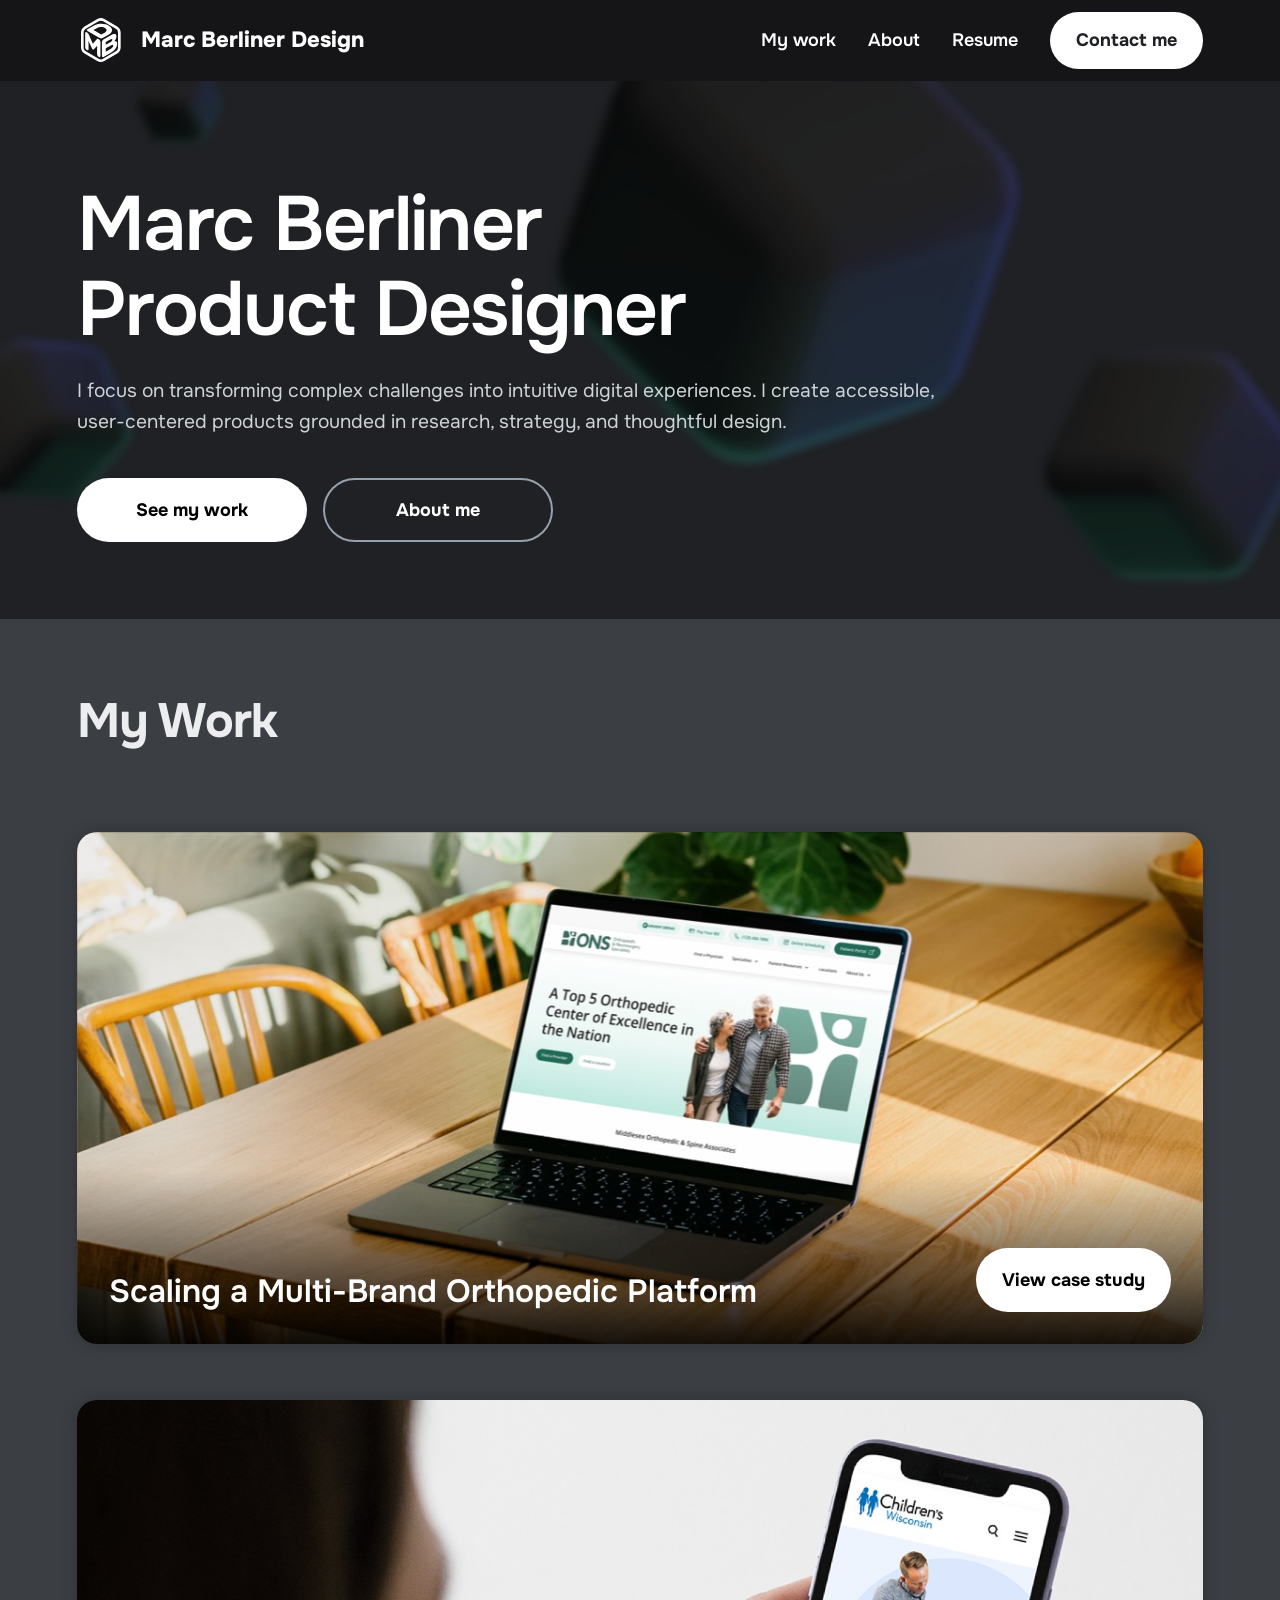
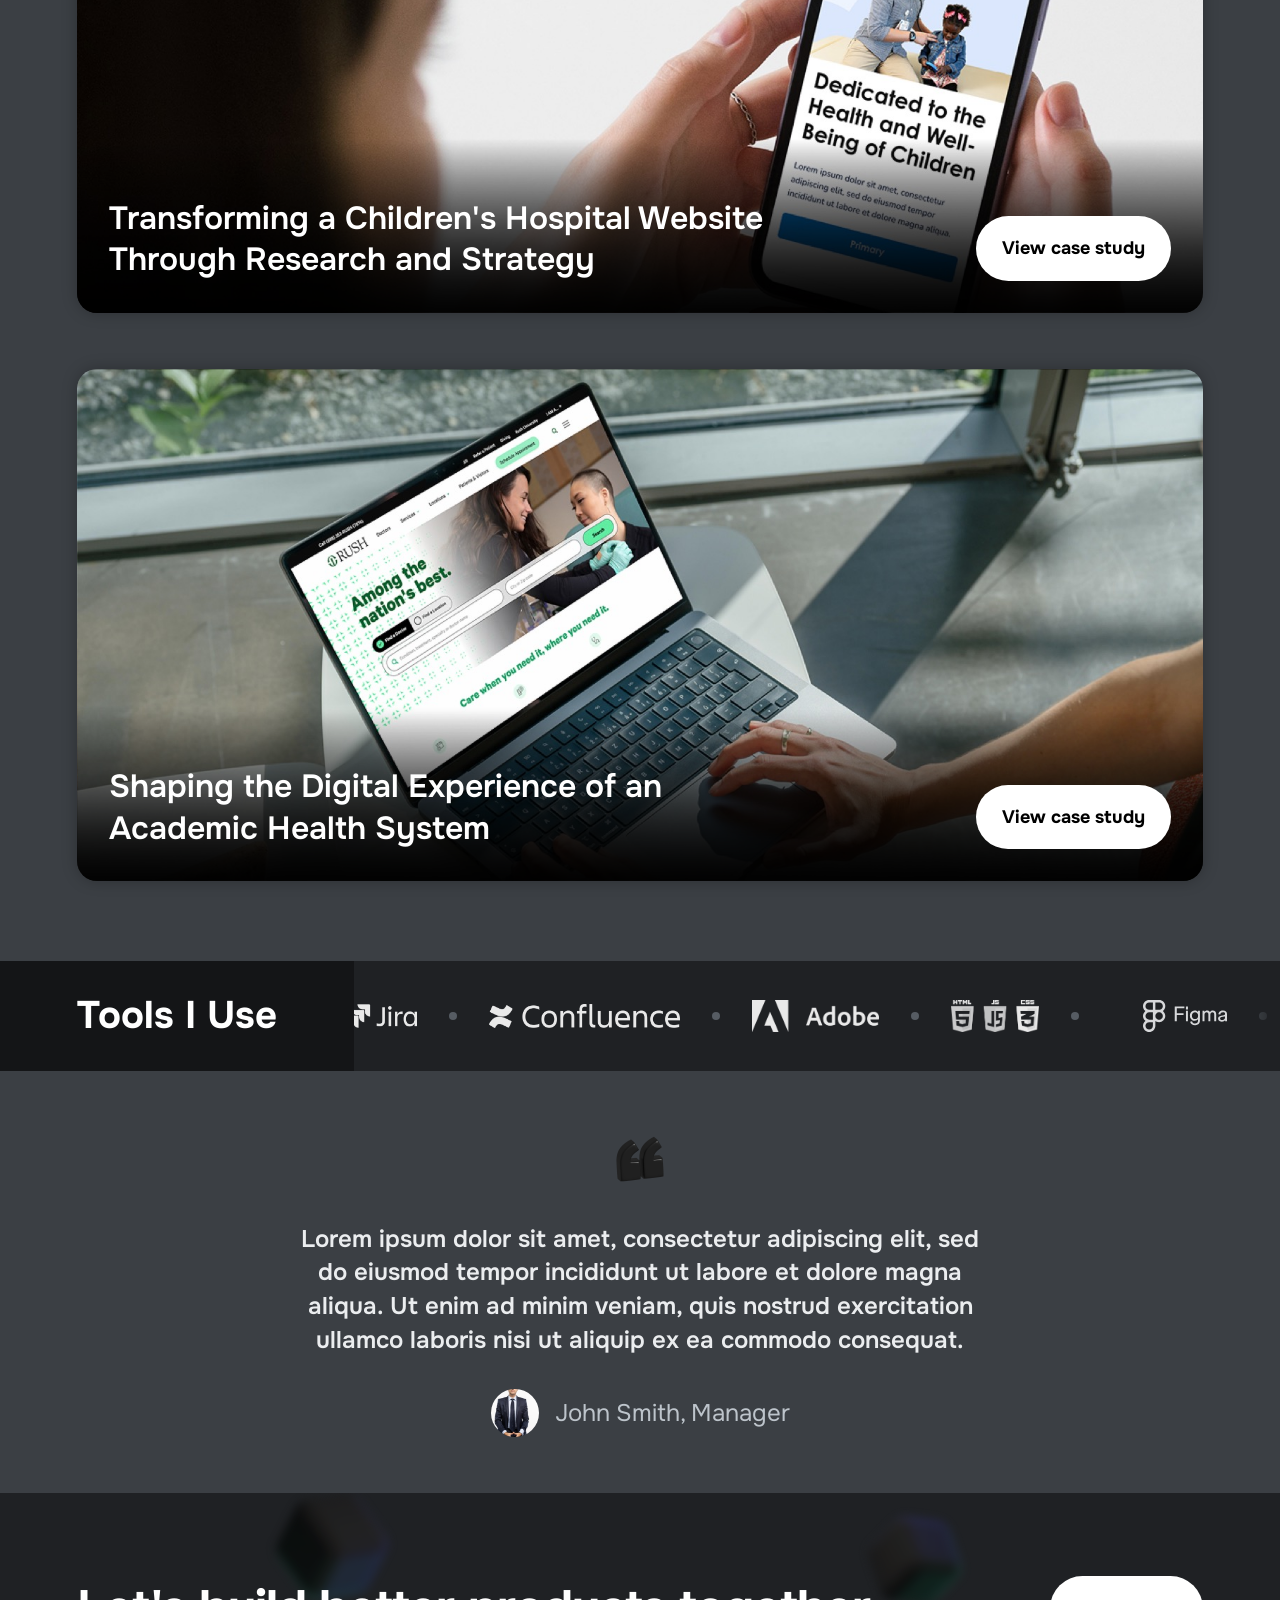
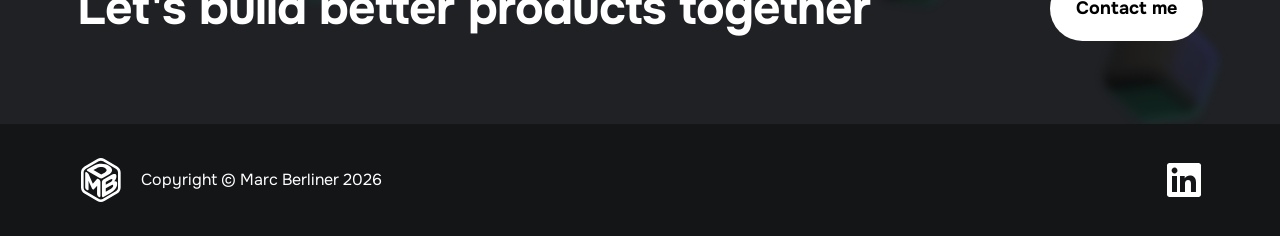
==== index.html @ 7fa0d234 "Initial commit" ====
<!DOCTYPE html>
<html lang="en">
<head>
  <meta charset="UTF-8" />
  <meta name="viewport" content="width=device-width, initial-scale=1.0" />
  <title>Marc Berliner — Product Designer</title>
  <link rel="preconnect" href="https://fonts.googleapis.com" />
  <link rel="preconnect" href="https://fonts.gstatic.com" crossorigin />
  <link href="https://fonts.googleapis.com/css2?family=Onest:wght@400;600;700;800&display=swap" rel="stylesheet" />
  <link rel="icon" type="image/png" sizes="32x32" href="assets/images/favicon-32.png" />
  <link rel="icon" type="image/png" sizes="16x16" href="assets/images/favicon-16.png" />
  <link rel="apple-touch-icon" sizes="180x180" href="assets/images/favicon-apple-touch.png" />
  <link rel="stylesheet" href="css/style.css" />
</head>
<body class="home">
  <header class="home-nav">
    <a class="home-nav__brand" href="index.html">
      <img src="assets/images/logo.svg" alt="" class="home-nav__logo" width="48" height="48" />
      <span>Marc Berliner Design</span>
    </a>
    <nav class="home-nav__links">
      <a href="my-work.html">My work</a>
      <a href="about.html">About</a>
      <a href="assets/images/Marc%20Berliner%20Resume.pdf" target="_blank" rel="noopener noreferrer">Resume</a>
    </nav>
    <a class="btn btn--primary btn--small" href="mailto:mlberliner1@gmail.com">Contact me</a>
    <button class="mobile-menu-toggle" id="mobile-menu-toggle" aria-label="Open menu" aria-expanded="false" aria-controls="mobile-menu">
      <span class="mobile-menu-toggle__line"></span>
      <span class="mobile-menu-toggle__line"></span>
      <span class="mobile-menu-toggle__line"></span>
    </button>
  </header>

  <div class="mobile-menu" id="mobile-menu">
    <a href="my-work.html">My work</a>
    <a href="about.html">About</a>
    <a href="assets/images/Marc%20Berliner%20Resume.pdf" target="_blank" rel="noopener noreferrer">Resume</a>
    <a class="btn btn--primary" href="mailto:mlberliner1@gmail.com">Contact me</a>
  </div>

  <main>
    <section class="hero">
      <div class="hero__decor" aria-hidden="true">
        <img src="assets/images/cube-a.png" alt="" class="hero__cube hero__cube--1" />
        <img src="assets/images/cube-b.png" alt="" class="hero__cube hero__cube--2" />
        <img src="assets/images/cube-a.png" alt="" class="hero__cube hero__cube--3" />
        <img src="assets/images/cube-b.png" alt="" class="hero__cube hero__cube--4" />
      </div>
      <div class="hero__content">
        <div class="hero__heading-group">
          <h1 class="hero__title">
            <span class="hero__title-line">Marc Berliner</span>
            <span class="hero__title-line">Product Designer</span>
          </h1>
          <p class="hero__subtitle load-fade-up">
            I focus on transforming complex challenges into intuitive digital experiences. I create accessible,
            user-centered products grounded in research, strategy, and thoughtful design.
          </p>
        </div>
        <div class="hero__actions">
          <a class="btn btn--primary" href="my-work.html">See my work</a>
          <a class="btn btn--secondary" href="about.html">About me</a>
        </div>
      </div>
    </section>

    <section class="work" id="work">
      <h2 class="section-heading" data-reveal>My Work</h2>

      <!-- TODO: replace these placeholder mockup images and links with real case-study screenshots and pages -->
      <div class="case-study-grid">
        <a class="case-study" href="case-study-spire.html" data-reveal>
          <div class="case-study__media"></div>
          <div class="case-study__row">
            <p class="case-study__title"><span>Scaling a Multi-Brand Orthopedic Platform</span></p>
            <span class="btn btn--primary btn--pill-fixed">View case study</span>
          </div>
        </a>
        <a class="case-study" href="case-study-childrens-wisconsin.html" data-reveal>
          <div class="case-study__media"></div>
          <div class="case-study__row">
            <p class="case-study__title"><span>Transforming a Children's Hospital Website Through Research and Strategy</span></p>
            <span class="btn btn--primary btn--pill-fixed">View case study</span>
          </div>
        </a>
        <a class="case-study" href="case-study-rush.html" data-reveal>
          <div class="case-study__media"></div>
          <div class="case-study__row">
            <p class="case-study__title"><span>Shaping the Digital Experience of an Academic Health System</span></p>
            <span class="btn btn--primary btn--pill-fixed">View case study</span>
          </div>
        </a>
      </div>
    </section>

    <section class="tools">
      <h2 class="tools__label" data-reveal>Tools I Use</h2>
      <div class="tools__viewport" data-reveal>
        <div class="tools__track">
          <div class="tools__row">
            <img src="assets/images/figma-logo.svg" alt="Figma" class="tools__logo" />
            <span class="tools__dot" aria-hidden="true"></span>
            <img src="assets/images/miro-logo.svg" alt="Miro" class="tools__logo" />
            <span class="tools__dot" aria-hidden="true"></span>
            <img src="assets/images/jira-logo.png" alt="Jira" class="tools__logo tools__logo--mono tools__logo--small" />
            <span class="tools__dot" aria-hidden="true"></span>
            <img src="assets/images/confluence-logo.png" alt="Confluence" class="tools__logo tools__logo--mono tools__logo--small" />
            <span class="tools__dot" aria-hidden="true"></span>
            <img src="assets/images/adobe-logo.png" alt="Adobe" class="tools__logo tools__logo--mono" />
            <span class="tools__dot" aria-hidden="true"></span>
            <img src="assets/images/htmlcssjs-logo.png" alt="HTML, CSS, JS" class="tools__logo tools__logo--mono" />
            <span class="tools__dot" aria-hidden="true"></span>
          </div>
          <div class="tools__row" aria-hidden="true">
            <img src="assets/images/figma-logo.svg" alt="" class="tools__logo" />
            <span class="tools__dot" aria-hidden="true"></span>
            <img src="assets/images/miro-logo.svg" alt="" class="tools__logo" />
            <span class="tools__dot" aria-hidden="true"></span>
            <img src="assets/images/jira-logo.png" alt="" class="tools__logo tools__logo--mono tools__logo--small" />
            <span class="tools__dot" aria-hidden="true"></span>
            <img src="assets/images/confluence-logo.png" alt="" class="tools__logo tools__logo--mono tools__logo--small" />
            <span class="tools__dot" aria-hidden="true"></span>
            <img src="assets/images/adobe-logo.png" alt="" class="tools__logo tools__logo--mono" />
            <span class="tools__dot" aria-hidden="true"></span>
            <img src="assets/images/htmlcssjs-logo.png" alt="" class="tools__logo tools__logo--mono" />
            <span class="tools__dot" aria-hidden="true"></span>
          </div>
        </div>
      </div>
    </section>

    <!-- TODO: replace with a real testimonial (quote, name, and photo) -->
    <section class="testimonial">
      <img src="assets/images/quote-icon.png" alt="" class="testimonial__icon" aria-hidden="true" data-reveal />
      <p class="testimonial__quote" data-reveal>
        Lorem ipsum dolor sit amet, consectetur adipiscing elit, sed do eiusmod tempor incididunt ut labore et
        dolore magna aliqua. Ut enim ad minim veniam, quis nostrud exercitation ullamco laboris nisi ut aliquip ex
        ea commodo consequat.
      </p>
      <div class="testimonial__author" data-reveal>
        <img src="assets/images/avatar.jpg" alt="" class="testimonial__avatar" />
        <span>John Smith, Manager</span>
      </div>
    </section>

    <section class="cta">
      <div class="cta__decor" aria-hidden="true">
        <img src="assets/images/cube-a.png" alt="" class="cta__cube cta__cube--1" />
        <img src="assets/images/cube-b.png" alt="" class="cta__cube cta__cube--2" />
        <img src="assets/images/cube-b.png" alt="" class="cta__cube cta__cube--3" />
      </div>
      <p class="cta__title" data-reveal>Let's build better products together</p>
      <div class="cta__action" data-reveal><a class="btn btn--primary" href="mailto:mlberliner1@gmail.com">Contact me</a></div>
    </section>
  </main>

  <footer class="home-footer">
    <div class="home-footer__brand">
      <img src="assets/images/logo.svg" alt="" class="home-footer__logo" width="48" height="48" />
      <span>Copyright &copy; Marc Berliner <span data-year></span></span>
    </div>
    <a href="https://www.linkedin.com/in/marc-l-berliner/" class="home-footer__social" aria-label="LinkedIn" target="_blank" rel="noopener noreferrer">
      <img src="assets/images/linkedin.svg" alt="" width="38" height="38" />
    </a>
  </footer>

  <script src="js/main.js"></script>
  <script src="js/mobile-menu.js"></script>
  <script src="js/reveal.js"></script>
</body>
</html>
---- css/style.css ----
* {
  box-sizing: border-box;
  margin: 0;
  padding: 0;
}

body {
  font-family: -apple-system, BlinkMacSystemFont, "Segoe UI", Roboto, sans-serif;
  line-height: 1.6;
  color: #1a1a1a;
  background: #fafafa;
}

a {
  color: #2563eb;
  text-decoration: none;
}

a:hover {
  text-decoration: underline;
}

body > nav {
  display: flex;
  gap: 1.5rem;
  align-items: center;
  padding: 1.25rem 2rem;
  background: #fff;
  border-bottom: 1px solid #e5e5e5;
}

body > nav .brand {
  font-weight: 700;
  margin-right: auto;
}

body > nav a {
  color: #1a1a1a;
  font-weight: 500;
}

main {
  max-width: 800px;
  margin: 0 auto;
  padding: 3rem 2rem;
}

h1 {
  font-size: 2.25rem;
  margin-bottom: 1rem;
}

h2 {
  font-size: 1.5rem;
  margin: 2rem 0 0.75rem;
}

p {
  margin-bottom: 1rem;
}

.project-grid {
  display: grid;
  grid-template-columns: repeat(auto-fit, minmax(220px, 1fr));
  gap: 1.5rem;
  margin-top: 1.5rem;
}

.project-card {
  background: #fff;
  border: 1px solid #e5e5e5;
  border-radius: 8px;
  padding: 1.25rem;
}

.project-card h3 {
  margin-bottom: 0.5rem;
}

footer {
  text-align: center;
  padding: 2rem;
  color: #888;
  font-size: 0.9rem;
}

@media (max-width: 600px) {
  body > nav {
    flex-wrap: wrap;
    gap: 1rem;
  }

  main {
    padding: 2rem 1.25rem;
  }
}

/* ==========================================================================
   Homepage redesign (Figma: Portfolio / Home Page)
   ========================================================================== */

body.home {
  font-family: "Onest", -apple-system, BlinkMacSystemFont, "Segoe UI", Roboto, sans-serif;
  background: #1f2124;
  overflow-x: hidden;
}

body.home main {
  max-width: none;
  margin: 0;
  padding: 0;
}

body.home .btn {
  display: inline-flex;
  align-items: center;
  justify-content: center;
  padding: 1rem 1.5rem;
  border-radius: 50px;
  font-weight: 700;
  font-size: 1.125rem;
  line-height: 1.6;
  text-decoration: none;
  white-space: nowrap;
  border: 2px solid transparent;
  transition: transform 0.2s ease, background-color 0.2s ease, border-color 0.2s ease;
}

body.home .btn:hover {
  text-decoration: none;
}

body.home .btn--primary {
  background: #fff;
  color: #000;
}

body.home .btn--primary:hover,
body.home .case-study:hover .btn--primary {
  background: #dde1e4;
  transform: scale(1.05);
}

body.home .btn--secondary {
  background: transparent;
  border-color: #95a1ac;
  color: #fff;
}

body.home .btn--secondary:hover {
  border-color: #fff;
  transform: scale(1.05);
}

body.home .btn--small {
  padding: 0.75rem 1.5rem;
  color: #1f2124;
}

body.home .btn--pill-fixed {
  flex-shrink: 0;
}

/* Nav */

.home-nav {
  position: sticky;
  top: 0;
  z-index: 10;
  display: flex;
  align-items: center;
  gap: 2rem;
  padding: 0.75rem clamp(1.25rem, 6vw, 7.5rem);
  min-height: 77px;
  background: rgba(20, 21, 23, 0.9);
  backdrop-filter: blur(6px);
}

.home-nav__brand {
  display: flex;
  align-items: center;
  gap: 1rem;
  margin-right: auto;
  color: #fff;
  text-decoration: none;
  font-family: "Onest", sans-serif;
  font-weight: 800;
  font-size: 1.375rem;
}

.home-nav__brand:hover {
  text-decoration: none;
}

.home-nav__logo {
  flex-shrink: 0;
}

.home-nav__links {
  display: flex;
  gap: 2rem;
}

.home-nav__links a {
  color: #fff;
  font-weight: 600;
  font-size: 1.125rem;
  text-decoration: none;
  background-image: linear-gradient(currentColor, currentColor);
  background-repeat: no-repeat;
  background-position: 0 100%;
  background-size: 0% 2px;
  transition: background-size 0.35s ease;
}

.home-nav__links a:hover {
  text-decoration: none;
  background-size: 100% 2px;
}

/* Mobile hamburger menu */

.mobile-menu-toggle {
  display: none;
  position: relative;
  width: 48px;
  height: 48px;
  padding: 0;
  border: none;
  background: none;
  cursor: pointer;
  flex-shrink: 0;
}

.mobile-menu-toggle__line {
  position: absolute;
  left: 50%;
  width: 24px;
  height: 2px;
  background: #fff;
  transform: translateX(-50%);
  transition: transform 0.3s cubic-bezier(0.22, 1, 0.36, 1), opacity 0.3s ease, top 0.3s cubic-bezier(0.22, 1, 0.36, 1);
}

.mobile-menu-toggle__line:nth-child(1) {
  top: 17px;
}

.mobile-menu-toggle__line:nth-child(2) {
  top: 23px;
}

.mobile-menu-toggle__line:nth-child(3) {
  top: 29px;
}

.mobile-menu-toggle.is-open .mobile-menu-toggle__line:nth-child(1) {
  top: 23px;
  transform: translateX(-50%) rotate(45deg);
}

.mobile-menu-toggle.is-open .mobile-menu-toggle__line:nth-child(2) {
  opacity: 0;
}

.mobile-menu-toggle.is-open .mobile-menu-toggle__line:nth-child(3) {
  top: 23px;
  transform: translateX(-50%) rotate(-45deg);
}

.mobile-menu {
  display: none;
}

@media (max-width: 720px) {
  .mobile-menu-toggle {
    display: block;
  }

  .mobile-menu {
    display: flex;
    flex-direction: column;
    align-items: center;
    justify-content: center;
    gap: 2rem;
    position: fixed;
    top: 77px;
    left: 0;
    right: 0;
    bottom: 0;
    padding: 3rem 2rem;
    background: rgba(20, 21, 23, 0.97);
    opacity: 0;
    transform: translateY(-8px);
    pointer-events: none;
    transition: opacity 0.3s ease, transform 0.3s ease;
    z-index: 9;
    overflow-y: auto;
  }

  .mobile-menu.is-open {
    opacity: 1;
    transform: translateY(0);
    pointer-events: auto;
  }

  .mobile-menu a {
    color: #fff;
    font-weight: 600;
    font-size: 1.5rem;
    text-decoration: none;
  }

  .mobile-menu .btn {
    width: 100%;
    justify-content: center;
  }
}

/* Hero */

.hero {
  position: relative;
  overflow: clip;
  display: flex;
  flex-direction: column;
  align-items: flex-start;
  padding: clamp(2.5rem, 8vw, 7.5rem) clamp(1.25rem, 6vw, 7.5rem) clamp(2rem, 6vw, 6rem);
  background: #1f2124;
  text-align: left;
}

.hero__decor {
  position: absolute;
  inset: 0;
  z-index: 0;
}

.hero__cube {
  position: absolute;
  width: 110px;
  filter: blur(5px);
  opacity: 0.9;
}

.hero__cube--1 { top: -3.5%; left: 11%; width: clamp(60px, 6vw, 90px); transform: rotate(91.5deg); }
.hero__cube--2 { top: 49%; right: -1%; width: clamp(160px, 19vw, 270px); transform: rotate(107.55deg); }
.hero__cube--3 { top: -14%; left: 45%; width: clamp(280px, 33vw, 460px); transform: rotate(135deg); }
.hero__cube--4 { top: 47.5%; left: -3%; width: clamp(120px, 13vw, 190px); transform: rotate(59.73deg); }

.hero__content {
  position: relative;
  z-index: 1;
  display: flex;
  flex-direction: column;
  align-items: flex-start;
  gap: 2.5rem;
  width: 100%;
}

.hero__heading-group {
  display: flex;
  flex-direction: column;
  align-items: flex-start;
  gap: 1.5rem;
  width: 100%;
}

.hero__title {
  margin: 0;
  font-weight: 600;
  font-size: clamp(2.25rem, 6vw, 5rem);
  line-height: 1.1;
  letter-spacing: -0.02em;
  color: #fff;
}

.hero__title-line {
  display: block;
}

.hero__title-line,
.load-fade-up {
  opacity: 0;
  transform: translateY(16px);
  animation: fade-slide-up 1.1s cubic-bezier(0.22, 1, 0.36, 1) forwards;
}

.hero__title-line:nth-child(2) {
  animation-delay: 0.15s;
}

.cs-hero__content p.load-fade-up {
  animation-delay: 0.15s;
}

.hero__subtitle.load-fade-up {
  animation-delay: 0.3s;
}

@keyframes fade-slide-up {
  to {
    opacity: 1;
    transform: translateY(0);
  }
}

@media (prefers-reduced-motion: reduce) {
  .hero__title-line,
  .load-fade-up {
    animation: none;
    opacity: 1;
    transform: none;
  }
}

/* Scroll-reveal: fade content in as it enters the viewport. js/reveal.js
   adds .is-revealed via IntersectionObserver; on load it also adds
   .is-revealed to anything already in view, and skips straight to visible
   if JS is unavailable or the user prefers reduced motion. */
[data-reveal] {
  opacity: 0;
  transform: translateY(18px);
  transition: opacity 1.1s cubic-bezier(0.22, 1, 0.36, 1), transform 1.1s cubic-bezier(0.22, 1, 0.36, 1);
}

[data-reveal].is-revealed {
  opacity: 1;
  transform: translateY(0);
}

@media (prefers-reduced-motion: reduce) {
  [data-reveal] {
    opacity: 1;
    transform: none;
    transition: none;
  }
}

.hero__subtitle {
  margin: 0;
  max-width: 56rem;
  font-weight: 400;
  font-size: clamp(1rem, 1.5vw, 1.25rem);
  line-height: 1.6;
  color: #ced3d8;
}

.hero__actions {
  display: flex;
  flex-wrap: wrap;
  gap: 1rem;
  justify-content: flex-start;
}

.hero__actions .btn {
  width: 230px;
  flex-shrink: 0;
}

/* My Work */

.work {
  padding: 4rem clamp(1.25rem, 6vw, 7.5rem) 5rem;
  background: #3b3f44;
}

.work--page {
  padding-top: clamp(4rem, 8vw, 6rem);
  padding-bottom: 3.5rem;
  background: #1f2124;
}

.work--page .section-heading {
  margin-bottom: 3.5rem;
}

.section-heading {
  margin: 0 0 4.5rem;
  font-weight: 700;
  font-size: clamp(1.75rem, 4vw, 3rem);
  letter-spacing: -0.02em;
  color: #ebedef;
}

.case-study-grid {
  display: flex;
  flex-direction: column;
  gap: 3.5rem;
}

.case-study {
  display: block;
  position: relative;
  aspect-ratio: 1200 / 546;
  border-radius: 20px;
  box-shadow: 0 0 15px rgba(0, 0, 0, 0.25);
  text-decoration: none;
  overflow: hidden;
}

.case-study:hover {
  text-decoration: none;
}

.case-study__media {
  position: absolute;
  inset: 0;
  background-size: cover;
  background-position: center;
  transition: transform 0.4s ease;
}

.case-study-grid > .case-study:nth-child(1) .case-study__media {
  background-image: linear-gradient(to bottom, rgba(0, 0, 0, 0) 66%, rgba(0, 0, 0, 0.9)), url('../assets/images/case-study-1.jpg');
  background-position: center 30%;
}

.case-study-grid > .case-study:nth-child(2) .case-study__media {
  background-image: linear-gradient(to bottom, rgba(0, 0, 0, 0) 66%, rgba(0, 0, 0, 0.9)), url('../assets/images/case-study-2.jpg');
}

.case-study-grid > .case-study:nth-child(3) .case-study__media {
  background-image: linear-gradient(to bottom, rgba(0, 0, 0, 0) 66%, rgba(0, 0, 0, 0.9)), url('../assets/images/case-study-3.jpg');
}

.case-study:hover .case-study__media {
  transform: scale(1.06);
}

.case-study__row {
  position: absolute;
  z-index: 1;
  left: 0;
  right: 0;
  bottom: 0;
  display: flex;
  align-items: flex-end;
  justify-content: space-between;
  gap: 1.5rem;
  padding: 2rem;
}

.case-study__title {
  margin: 0;
  max-width: 700px;
  font-weight: 600;
  font-size: clamp(1.25rem, 2.5vw, 2rem);
  line-height: 1.3;
  color: #fff;
}

.case-study__title span {
  background-image: linear-gradient(currentColor, currentColor);
  background-repeat: no-repeat;
  background-position: 0 100%;
  background-size: 0% 2px;
  transition: background-size 0.35s ease;
}

.case-study:hover .case-study__title span {
  background-size: 100% 2px;
}

/* Tools I Use */

.tools {
  position: relative;
  display: flex;
  align-items: center;
  background: #1f2124;
  overflow: hidden;
}

.tools__label {
  position: relative;
  z-index: 2;
  flex-shrink: 0;
  margin: 0;
  padding: 1.5rem clamp(1.25rem, 6vw, 7.5rem);
  background: #141517;
  font-weight: 700;
  font-size: clamp(1.5rem, 3vw, 3rem);
  color: #fff;
  white-space: nowrap;
}

.tools__viewport {
  position: absolute;
  inset: 0;
  z-index: 1;
  overflow: hidden;
  -webkit-mask-image: linear-gradient(to right, #000 0, #000 calc(100% - 48px), transparent 100%);
  mask-image: linear-gradient(to right, #000 0, #000 calc(100% - 48px), transparent 100%);
}

.tools__track {
  display: flex;
  height: 100%;
  width: max-content;
  animation: tools-ticker 28s linear infinite;
}

.tools__track:hover {
  animation-play-state: paused;
}

.tools__row {
  display: flex;
  height: 100%;
  flex-shrink: 0;
  flex-wrap: nowrap;
  align-items: center;
  gap: 2rem;
  padding: 0 clamp(1.25rem, 4vw, 2rem);
}

@keyframes tools-ticker {
  from {
    transform: translateX(0);
  }
  to {
    transform: translateX(-50%);
  }
}

@media (prefers-reduced-motion: reduce) {
  .tools__track {
    animation: none;
  }
}

.tools__logo {
  height: 32px;
  width: auto;
  flex-shrink: 0;
  opacity: 0.9;
}

.tools__logo--mono {
  filter: brightness(0) invert(1);
}

.tools__logo--small {
  height: 24px;
}

.tools__dot {
  width: 8px;
  height: 8px;
  border-radius: 50%;
  background: #565c63;
  flex-shrink: 0;
}

/* Testimonial */

.testimonial {
  display: flex;
  flex-direction: column;
  align-items: center;
  gap: 2rem;
  padding: 3.5rem clamp(1.25rem, 6vw, 7.5rem);
  background: #3b3f44;
  text-align: center;
}

.testimonial__icon {
  width: 64px;
  height: 64px;
}

.testimonial__quote {
  max-width: 700px;
  margin: 0;
  font-weight: 600;
  font-size: clamp(1.125rem, 2vw, 1.5rem);
  line-height: 1.4;
  color: #ebedef;
}

.testimonial__author {
  display: flex;
  align-items: center;
  gap: 1rem;
  font-size: 1.5rem;
  color: #bdc4cb;
}

.testimonial__avatar {
  width: 48px;
  height: 48px;
  border-radius: 50%;
  object-fit: cover;
}

/* CTA */

.cta {
  position: relative;
  overflow: clip;
  display: flex;
  flex-wrap: wrap;
  align-items: center;
  justify-content: space-between;
  gap: 2rem;
  padding: clamp(2.5rem, 6vw, 7.5rem);
  background: #1f2124;
}

.cta__decor {
  position: absolute;
  inset: 0;
  z-index: 0;
}

.cta__cube {
  position: absolute;
  width: 110px;
  filter: blur(5px);
  opacity: 0.9;
}

.cta__cube--1 { top: 0; left: 22%; transform: rotate(144deg); width: 100px; }
.cta__cube--2 { top: 10%; right: 25%; transform: rotate(62deg); width: 90px; }
.cta__cube--3 { bottom: 0; right: 5%; transform: rotate(100deg); width: 110px; }

.cta__title {
  position: relative;
  z-index: 1;
  flex: 1 1 320px;
  margin: 0;
  font-weight: 700;
  font-size: clamp(1.75rem, 4vw, 3rem);
  letter-spacing: -0.02em;
  color: #fff;
}

.cta__action {
  position: relative;
  z-index: 1;
  flex: 0 0 auto;
}

.cta .btn {
  position: relative;
  z-index: 1;
}

/* Footer */

.home-footer {
  display: flex;
  flex-wrap: wrap;
  align-items: center;
  justify-content: space-between;
  gap: 1rem;
  padding: 2rem clamp(1.25rem, 6vw, 7.5rem);
  background: #141517;
}

.home-footer__brand {
  display: flex;
  align-items: center;
  gap: 1rem;
  color: #fff;
  font-size: 1rem;
}

.home-footer__social img {
  display: block;
}

/* Case study page */

.cs-hero {
  display: flex;
  flex-wrap: wrap;
  align-items: center;
  background: #1f2124;
}

.cs-hero__content {
  display: flex;
  flex-direction: column;
  justify-content: center;
  gap: 2rem;
  flex: 1 1 420px;
  box-sizing: border-box;
  padding: clamp(2.5rem, 8vw, 6rem) 1rem clamp(2.5rem, 8vw, 6rem) clamp(1.25rem, 6vw, 7.5rem);
}

.cs-hero__content h1 {
  margin: 0;
  font-weight: 700;
  font-size: clamp(2rem, 5vw, 3rem);
  line-height: 1.2;
  letter-spacing: -0.02em;
  color: #fff;
}

.cs-hero__content p {
  margin: 0;
  font-size: 1.25rem;
  line-height: 1.6;
  color: #dde1e4;
}

.cs-hero__media {
  flex: 1 1 380px;
  box-sizing: border-box;
  padding: 1rem clamp(1rem, 3vw, 2.5rem) 1rem 0;
}

@media (min-width: 721px) {
  .cs-hero__content,
  .cs-hero__media {
    flex-basis: 50%;
    max-width: 50%;
  }
}

.cs-hero__media img {
  display: block;
  width: 100%;
  height: auto;
}

/* .cs-hero--bleed: the hero image spans the section's full height, flush
   with its top/bottom edges (ignores the section's own vertical padding),
   with the same symmetric side padding as the rest of the page. Only opt a
   case study into this when its Figma design calls for it — the default
   .cs-hero shows the image at its natural size, centered, with a tighter
   right-side inset than the left. */
@media (min-width: 721px) {
  .cs-hero--bleed {
    align-items: stretch;
  }

  .cs-hero--bleed .cs-hero__content {
    padding: clamp(2.5rem, 8vw, 6rem) 0 clamp(2.5rem, 8vw, 6rem) clamp(1.25rem, 6vw, 7.5rem);
  }

  .cs-hero--bleed .cs-hero__media {
    align-self: stretch;
    padding: 0 clamp(1.25rem, 6vw, 7.5rem) 0 0;
  }

  .cs-hero--bleed .cs-hero__media img {
    height: 100%;
    object-fit: cover;
  }
}

.cs-body {
  background: #3b3f44;
}

.cs-meta {
  display: flex;
  flex-wrap: wrap;
  gap: 1.5rem clamp(2rem, 6vw, 6rem);
  padding: 2.625rem clamp(1.25rem, 6vw, 7.5rem);
}

.cs-meta__label {
  margin: 0;
  font-size: 1rem;
  line-height: 1.4;
  text-transform: uppercase;
  color: #bdc4cb;
}

.cs-meta__value {
  margin: 0.25rem 0 0;
  font-weight: 600;
  font-size: 1.125rem;
  color: #fff;
}

.cs-topic {
  padding: 0 clamp(1.25rem, 6vw, 7.5rem) 3.5rem;
}

.cs-divider {
  border: none;
  height: 2px;
  margin: 0 0 2.5rem;
  background: #bdc4cb;
}

.cs-topic__row {
  display: flex;
  gap: 2rem;
  align-items: flex-start;
}

.cs-topic__heading {
  flex: 0 0 auto;
  width: 24rem;
  max-width: 100%;
  margin: 0;
  font-weight: 600;
  font-size: 2rem;
  line-height: 1.3;
  color: #fff;
}

.cs-topic__content {
  flex: 1 1 0;
  min-width: 0;
  display: flex;
  flex-direction: column;
  gap: 1rem;
  font-size: 1rem;
  line-height: 1.6;
  color: #dde1e4;
}

.cs-topic__content p,
.cs-topic__content ul {
  margin: 0;
}

.cs-topic__content h3 {
  margin: 0.5rem 0 0;
  font-weight: 600;
  font-size: 1.125rem;
  color: #fff;
}

.cs-topic__content ul {
  padding-left: 1.5rem;
}

.cs-topic__content li {
  margin-bottom: 0.25rem;
}

.cs-topic__content li:last-child {
  margin-bottom: 0;
}

.cs-gallery {
  display: flex;
  gap: 1rem;
  margin-top: 2rem;
}

.cs-gallery img {
  flex: 1 1 0;
  min-width: 0;
  width: 100%;
  aspect-ratio: 2055 / 1370;
  object-fit: cover;
  border-radius: 10px;
}

.cs-outcome-image {
  display: block;
  width: 100%;
  aspect-ratio: 4096 / 2731;
  object-fit: cover;
  border-radius: 20px;
  margin-top: 2.5rem;
}

.cs-project-nav {
  display: flex;
  justify-content: space-between;
  gap: 1rem;
  margin-top: 2.5rem;
}

.cs-project-nav__link {
  display: inline-flex;
  align-items: center;
  gap: 0.625rem;
}

.cs-project-nav__arrow {
  width: 24px;
  height: 24px;
}

.cs-project-nav__link--prev .cs-project-nav__arrow {
  transform: rotate(180deg);
}

@media (max-width: 720px) {
  .home-nav {
    padding: 0.75rem 1.25rem;
  }

  .home-nav__links,
  .home-nav__brand span,
  body.home .home-nav > .btn {
    display: none;
  }

  .hero__actions {
    flex-direction: column;
    align-items: stretch;
    width: 100%;
  }

  .hero__actions .btn {
    width: 100%;
  }

  .section-heading {
    margin-bottom: 2rem;
  }

  .tools {
    flex-direction: column;
    align-items: stretch;
  }

  .tools__viewport {
    position: relative;
    inset: auto;
    height: 80px;
  }

  .case-study-grid {
    gap: 2.5rem;
  }

  .case-study {
    aspect-ratio: 2 / 3;
  }

  .case-study__row {
    flex-direction: column;
    align-items: flex-start;
    gap: 1rem;
    padding: 1.25rem;
  }

  .case-study__title {
    font-size: 1.5rem;
  }

  /* Swap in pre-cropped mobile images (exported directly from the Figma
     mobile card designs, gradient baked in) instead of reusing the wide
     desktop photos, since each needs a different crop to keep the device
     in frame on the taller mobile card. */
  .case-study-grid > .case-study:nth-child(1) .case-study__media {
    background-image: url('../assets/images/case-study-1-mobile.jpg');
    background-position: center;
  }

  .case-study-grid > .case-study:nth-child(2) .case-study__media {
    background-image: url('../assets/images/case-study-2-mobile.jpg');
    background-position: center;
  }

  .case-study-grid > .case-study:nth-child(3) .case-study__media {
    background-image: url('../assets/images/case-study-3-mobile.jpg');
    background-position: center;
  }

  .cs-topic__row {
    flex-direction: column;
    gap: 1rem;
  }

  .cs-topic__heading {
    width: 100%;
  }

  .cs-gallery {
    flex-direction: column;
  }

  .cs-gallery img {
    aspect-ratio: 2055 / 1370;
  }

  .cs-project-nav {
    flex-direction: column;
  }

  .cs-project-nav__link {
    width: 100%;
    justify-content: center;
  }
}

/* Password modal (case study gate) */

.locked-page {
  min-height: 60vh;
  background: #1f2124;
}

.password-modal {
  position: fixed;
  inset: 0;
  z-index: 50;
  display: flex;
  align-items: center;
  justify-content: center;
  padding: 1.5rem;
  background: rgba(0, 0, 0, 0.5);
  backdrop-filter: blur(7.5px);
  -webkit-backdrop-filter: blur(7.5px);
}

.password-modal[hidden] {
  display: none;
}

.password-modal__card {
  width: 100%;
  max-width: 480px;
  border-radius: 20px;
  overflow: hidden;
  background: #1f2124;
  box-shadow: 0 0 15px rgba(0, 0, 0, 0.25);
}

.password-modal__header {
  display: flex;
  justify-content: flex-end;
  padding: 1rem 1rem 0;
}

.password-modal__close {
  display: block;
  padding: 0;
  border: none;
  border-radius: 50%;
  background: none;
  cursor: pointer;
  line-height: 0;
  transition: background-color 0.2s ease;
}

.password-modal__close:hover {
  background-color: #3b3f44;
}

.password-modal__close img {
  display: block;
}

.password-modal__body {
  display: flex;
  flex-direction: column;
  align-items: center;
  gap: 2.5rem;
  padding: 0 2rem 2rem;
  text-align: center;
}

.password-modal__heading {
  margin: 0;
  font-weight: 600;
  font-size: 1.5rem;
  line-height: 1.4;
  color: #fff;
}

.password-modal__form {
  display: flex;
  flex-direction: column;
  align-items: stretch;
  gap: 1rem;
  width: 100%;
}

.password-modal__label {
  position: absolute;
  width: 1px;
  height: 1px;
  overflow: hidden;
  clip: rect(0 0 0 0);
  white-space: nowrap;
}

.password-modal__input {
  width: 100%;
  box-sizing: border-box;
  padding: 1rem 1.5rem;
  border-radius: 40px;
  border: 1px solid #bdc4cb;
  background: #646d74;
  color: #ebedef;
  font-family: inherit;
  font-size: 1rem;
}

.password-modal__input::placeholder {
  color: #ebedef;
  opacity: 0.8;
}

.password-modal__input:focus {
  outline: none;
  border-width: 2px;
  border-color: #fff;
}

.password-modal__submit {
  width: 100%;
}

.password-modal__submit:disabled {
  opacity: 0.7;
  cursor: default;
  transform: none;
}

.password-modal__error {
  margin: 0;
  font-size: 0.875rem;
  color: #ff8a80;
}

/* About page */

.about-hero {
  display: flex;
  flex-direction: column;
  gap: 2rem;
  padding: clamp(2.5rem, 8vw, 6rem) clamp(1.25rem, 6vw, 7.5rem) clamp(2rem, 6vw, 3.5rem);
  background: #1f2124;
}

.about-hero__heading {
  margin: 0;
  max-width: 760px;
  font-weight: 700;
  font-size: clamp(2rem, 5vw, 3rem);
  letter-spacing: -0.02em;
  color: #ebedef;
}

.about-hero__row {
  display: flex;
  flex-wrap: wrap;
  align-items: flex-start;
  justify-content: flex-start;
  gap: 3.5rem;
}

.about-hero__bio {
  display: flex;
  flex-direction: column;
  gap: 1rem;
  flex: 1 1 420px;
  max-width: 760px;
  font-size: 1rem;
  line-height: 1.6;
  color: #dde1e4;
}

.about-hero__bio p {
  margin: 0;
}

.about-hero__photo {
  flex: 0 0 auto;
  width: 100%;
  max-width: 384px;
  aspect-ratio: 1 / 1;
  border-radius: 40px;
  overflow: hidden;
}

.about-hero__photo img {
  display: block;
  width: 100%;
  height: 100%;
  object-fit: cover;
  object-position: top center;
}
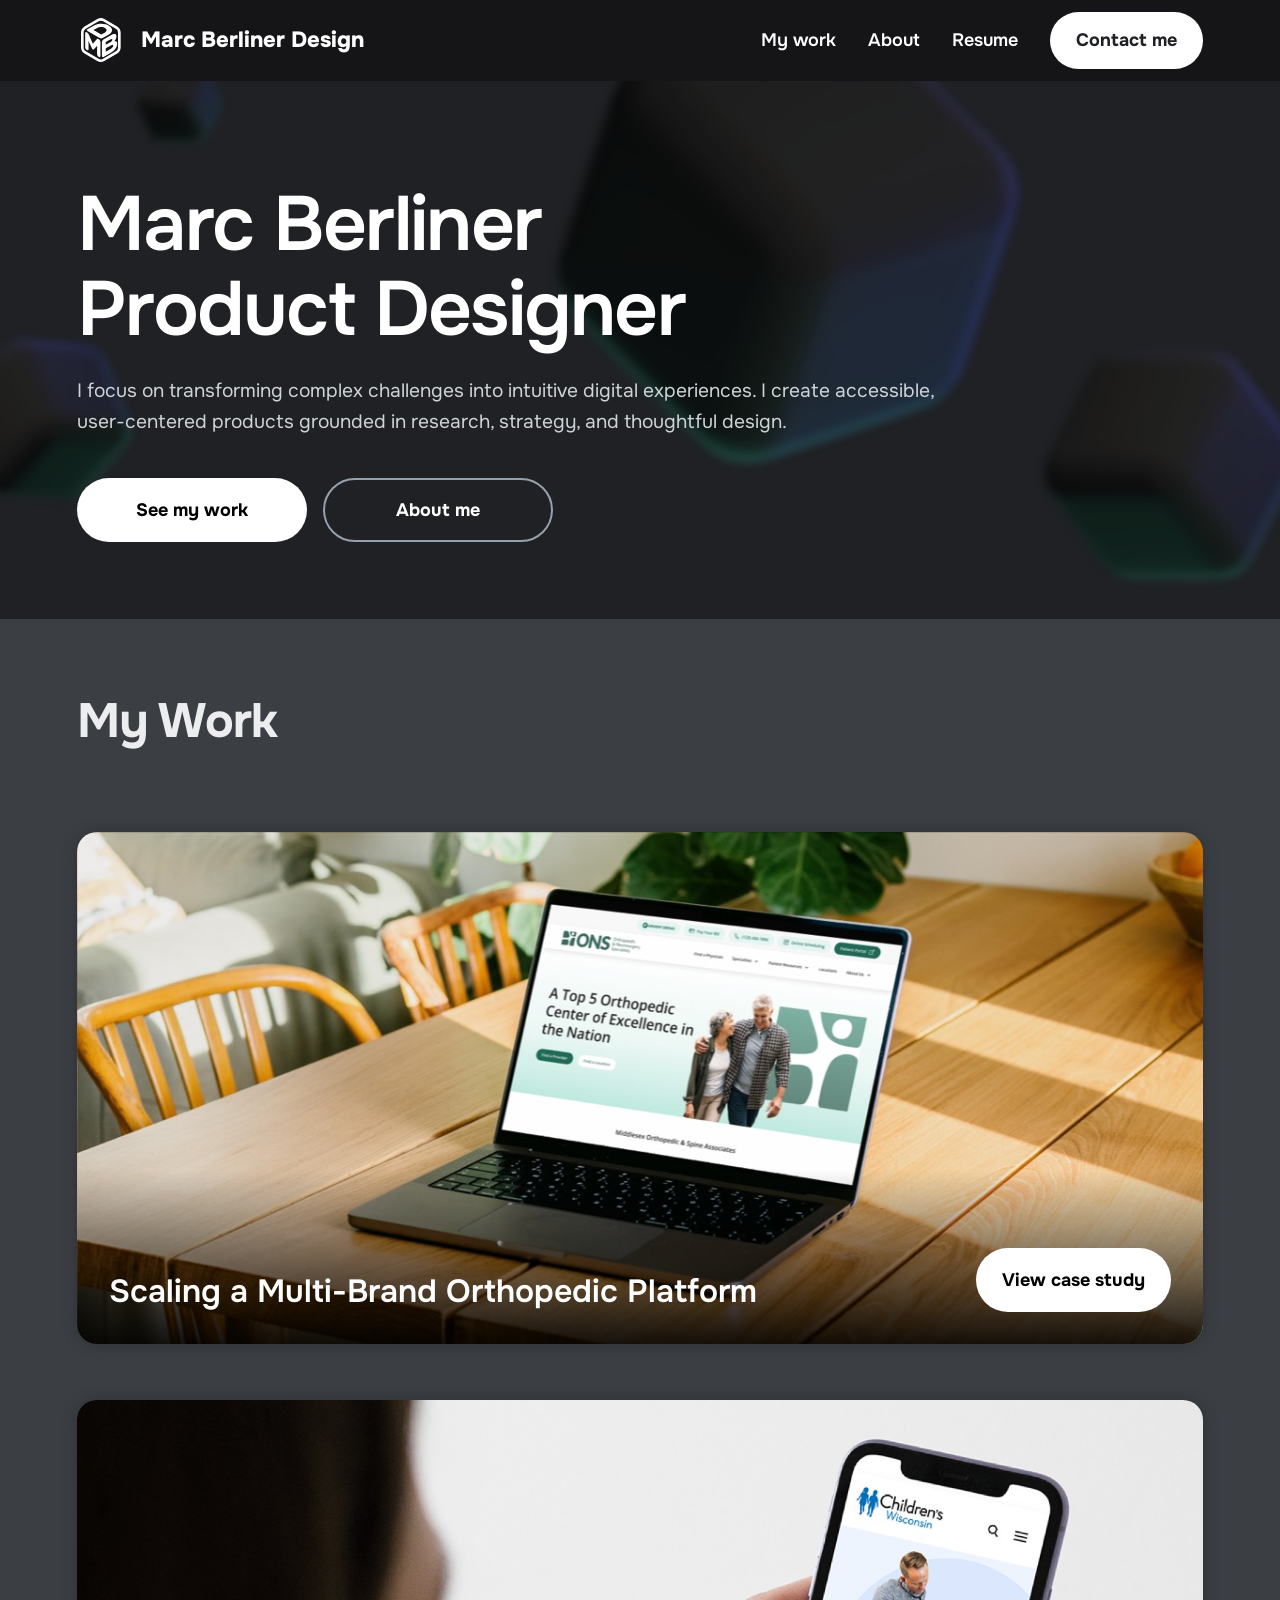
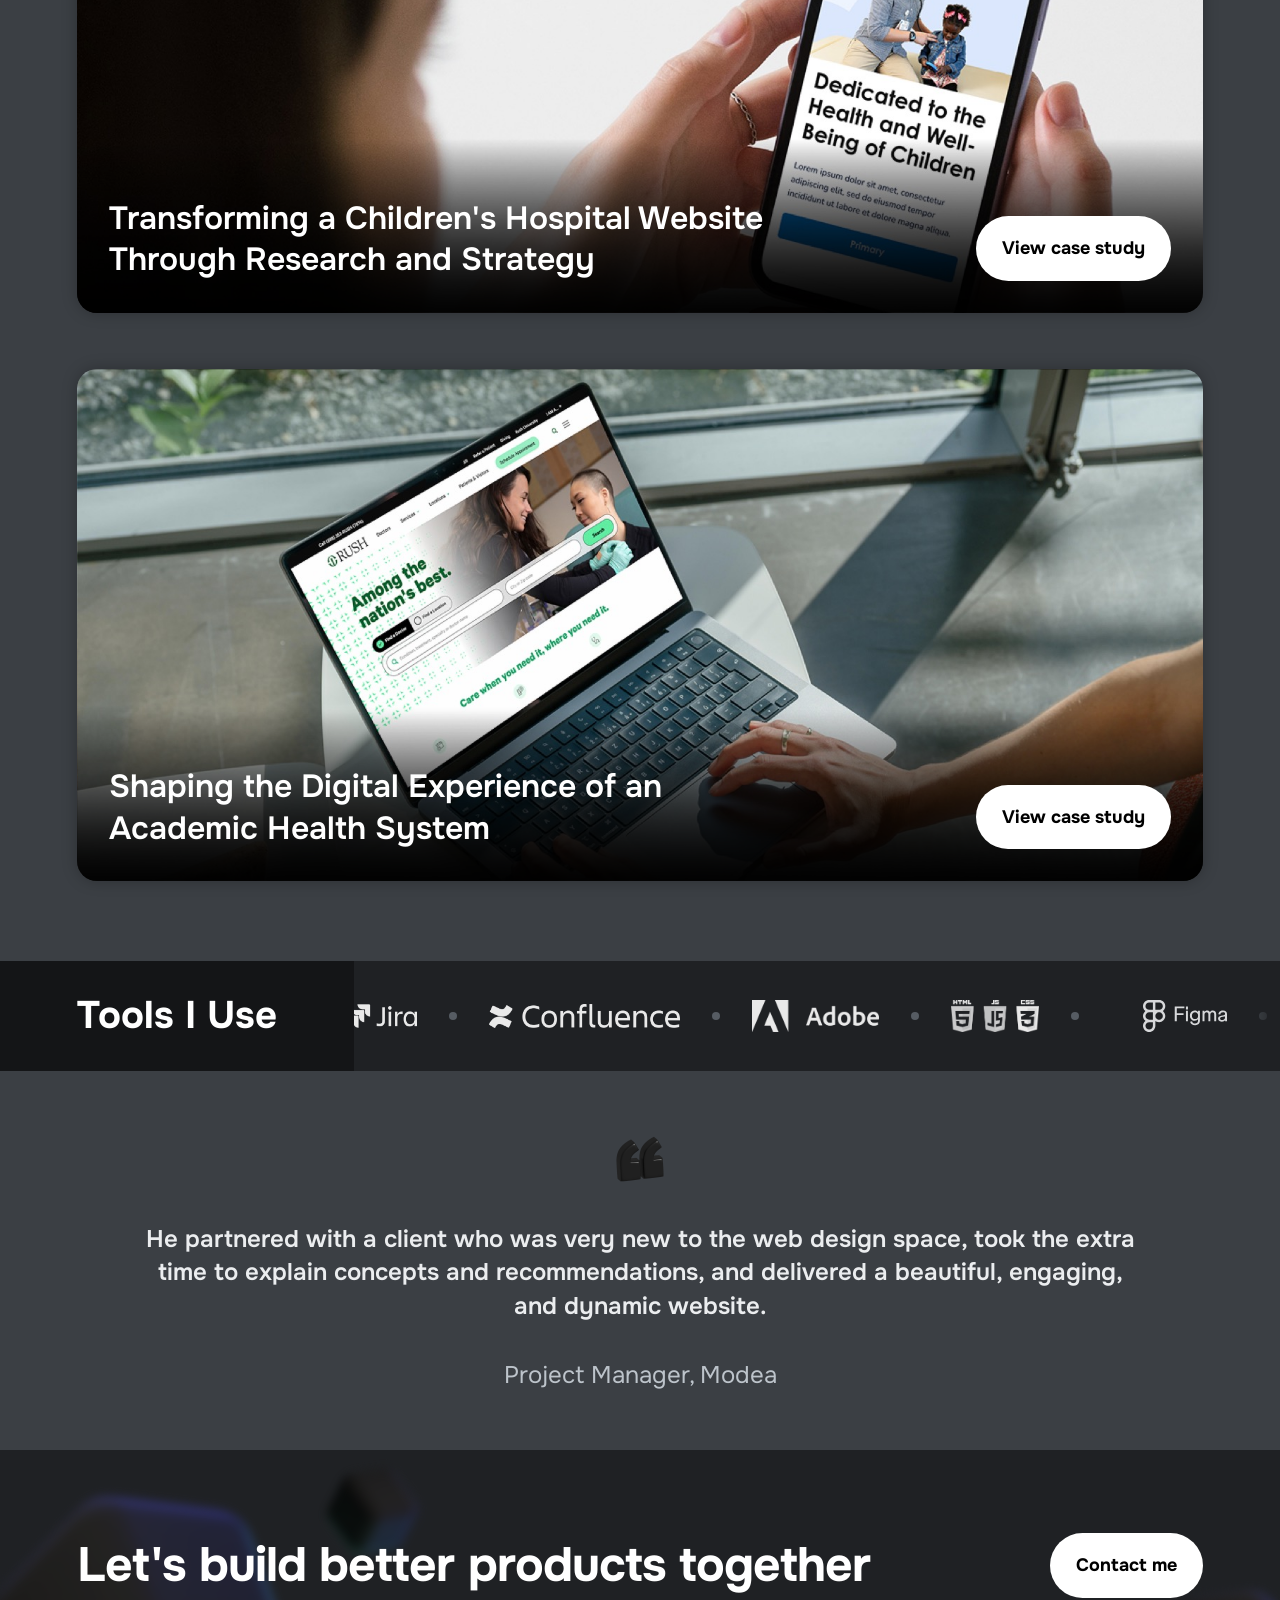
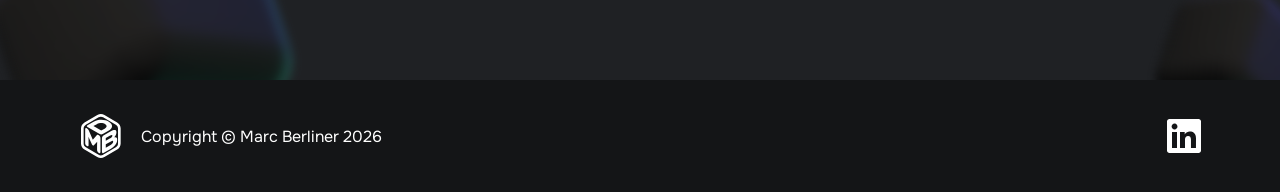
==== commit f0c44f1b: "Add real testimonial quote to homepage Replace placeholder Lorem ipsum quote/avatar with the actual " ====
--- a/index.html
+++ b/index.html
@@ -129,17 +129,14 @@
       </div>
     </section>
 
-    <!-- TODO: replace with a real testimonial (quote, name, and photo) -->
     <section class="testimonial">
       <img src="assets/images/quote-icon.png" alt="" class="testimonial__icon" aria-hidden="true" data-reveal />
       <p class="testimonial__quote" data-reveal>
-        Lorem ipsum dolor sit amet, consectetur adipiscing elit, sed do eiusmod tempor incididunt ut labore et
-        dolore magna aliqua. Ut enim ad minim veniam, quis nostrud exercitation ullamco laboris nisi ut aliquip ex
-        ea commodo consequat.
+        He partnered with a client who was very new to the web design space, took the extra time to explain
+        concepts and recommendations, and delivered a beautiful, engaging, and dynamic website.
       </p>
       <div class="testimonial__author" data-reveal>
-        <img src="assets/images/avatar.jpg" alt="" class="testimonial__avatar" />
-        <span>John Smith, Manager</span>
+        <span>Project Manager, Modea</span>
       </div>
     </section>
 
--- a/css/style.css
+++ b/css/style.css
@@ -668,10 +668,11 @@
 .testimonial__icon {
   width: 64px;
   height: 64px;
+  transform: rotate(6.63deg);
 }
 
 .testimonial__quote {
-  max-width: 700px;
+  max-width: 62rem;
   margin: 0;
   font-weight: 600;
   font-size: clamp(1.125rem, 2vw, 1.5rem);
@@ -680,18 +681,8 @@
 }
 
 .testimonial__author {
-  display: flex;
-  align-items: center;
-  gap: 1rem;
   font-size: 1.5rem;
   color: #bdc4cb;
-}
-
-.testimonial__avatar {
-  width: 48px;
-  height: 48px;
-  border-radius: 50%;
-  object-fit: cover;
 }
 
 /* CTA */
@@ -716,14 +707,12 @@
 
 .cta__cube {
   position: absolute;
-  width: 110px;
   filter: blur(5px);
-  opacity: 0.9;
-}
-
-.cta__cube--1 { top: 0; left: 22%; transform: rotate(144deg); width: 100px; }
-.cta__cube--2 { top: 10%; right: 25%; transform: rotate(62deg); width: 90px; }
-.cta__cube--3 { bottom: 0; right: 5%; transform: rotate(100deg); width: 110px; }
+}
+
+.cta__cube--1 { top: 7.96%; left: 25.9%; width: clamp(55px, 6.3vw, 90px); transform: rotate(143.59deg); }
+.cta__cube--2 { top: 18.56%; left: -0.28%; width: clamp(190px, 22.9vw, 330px); transform: rotate(61.74deg) skewX(0.64deg); }
+.cta__cube--3 { top: 60.39%; left: 90.49%; width: clamp(105px, 11.9vw, 171px); transform: rotate(99.6deg) skewX(-0.25deg); }
 
 .cta__title {
   position: relative;
@@ -941,6 +930,90 @@
   margin-bottom: 0;
 }
 
+.cs-outcome-heading {
+  position: relative;
+  z-index: 5;
+  display: flex;
+  flex-direction: column;
+  gap: 2rem;
+  flex: 0 0 auto;
+  width: 24rem;
+  max-width: 100%;
+}
+
+.cs-outcome-heading .cs-topic__heading {
+  width: auto;
+  flex: initial;
+}
+
+.cs-live-sites {
+  position: relative;
+}
+
+.cs-live-sites__toggle,
+.cs-live-site-link {
+  gap: 0.5rem;
+}
+
+@media (min-width: 721px) {
+  .cs-live-sites__toggle,
+  .cs-live-site-link {
+    width: 229px;
+  }
+}
+
+.cs-live-sites__chevron {
+  transition: transform 0.2s ease;
+}
+
+.cs-live-sites__toggle[aria-expanded="true"] .cs-live-sites__chevron {
+  transform: rotate(180deg);
+}
+
+.cs-live-sites__panel {
+  position: absolute;
+  top: calc(100% + 1rem);
+  left: 0;
+  z-index: 20;
+  display: flex;
+  flex-direction: column;
+  gap: 1rem;
+  width: 100%;
+  padding: 1.25rem;
+  background: #1f2124;
+  border: 2px solid #3b3f44;
+  border-radius: 20px;
+  box-shadow: 0 0 15px rgba(0, 0, 0, 0.25);
+}
+
+.cs-live-sites__panel[hidden] {
+  display: none;
+}
+
+.cs-live-sites__link {
+  display: flex;
+  align-items: center;
+  justify-content: space-between;
+  gap: 0.5rem;
+  padding: 0.75rem;
+  border-radius: 10px;
+  font-weight: 500;
+  font-size: 1rem;
+  line-height: 1.6;
+  color: #fff;
+  text-decoration: underline;
+  transition: background-color 0.2s ease, color 0.2s ease;
+}
+
+.cs-live-sites__link:hover {
+  background: #141517;
+  color: #dde1e4;
+}
+
+.cs-live-sites__icon {
+  flex-shrink: 0;
+}
+
 .cs-gallery {
   display: flex;
   gap: 1rem;
@@ -1067,6 +1140,10 @@
   }
 
   .cs-topic__heading {
+    width: 100%;
+  }
+
+  .cs-outcome-heading {
     width: 100%;
   }
 
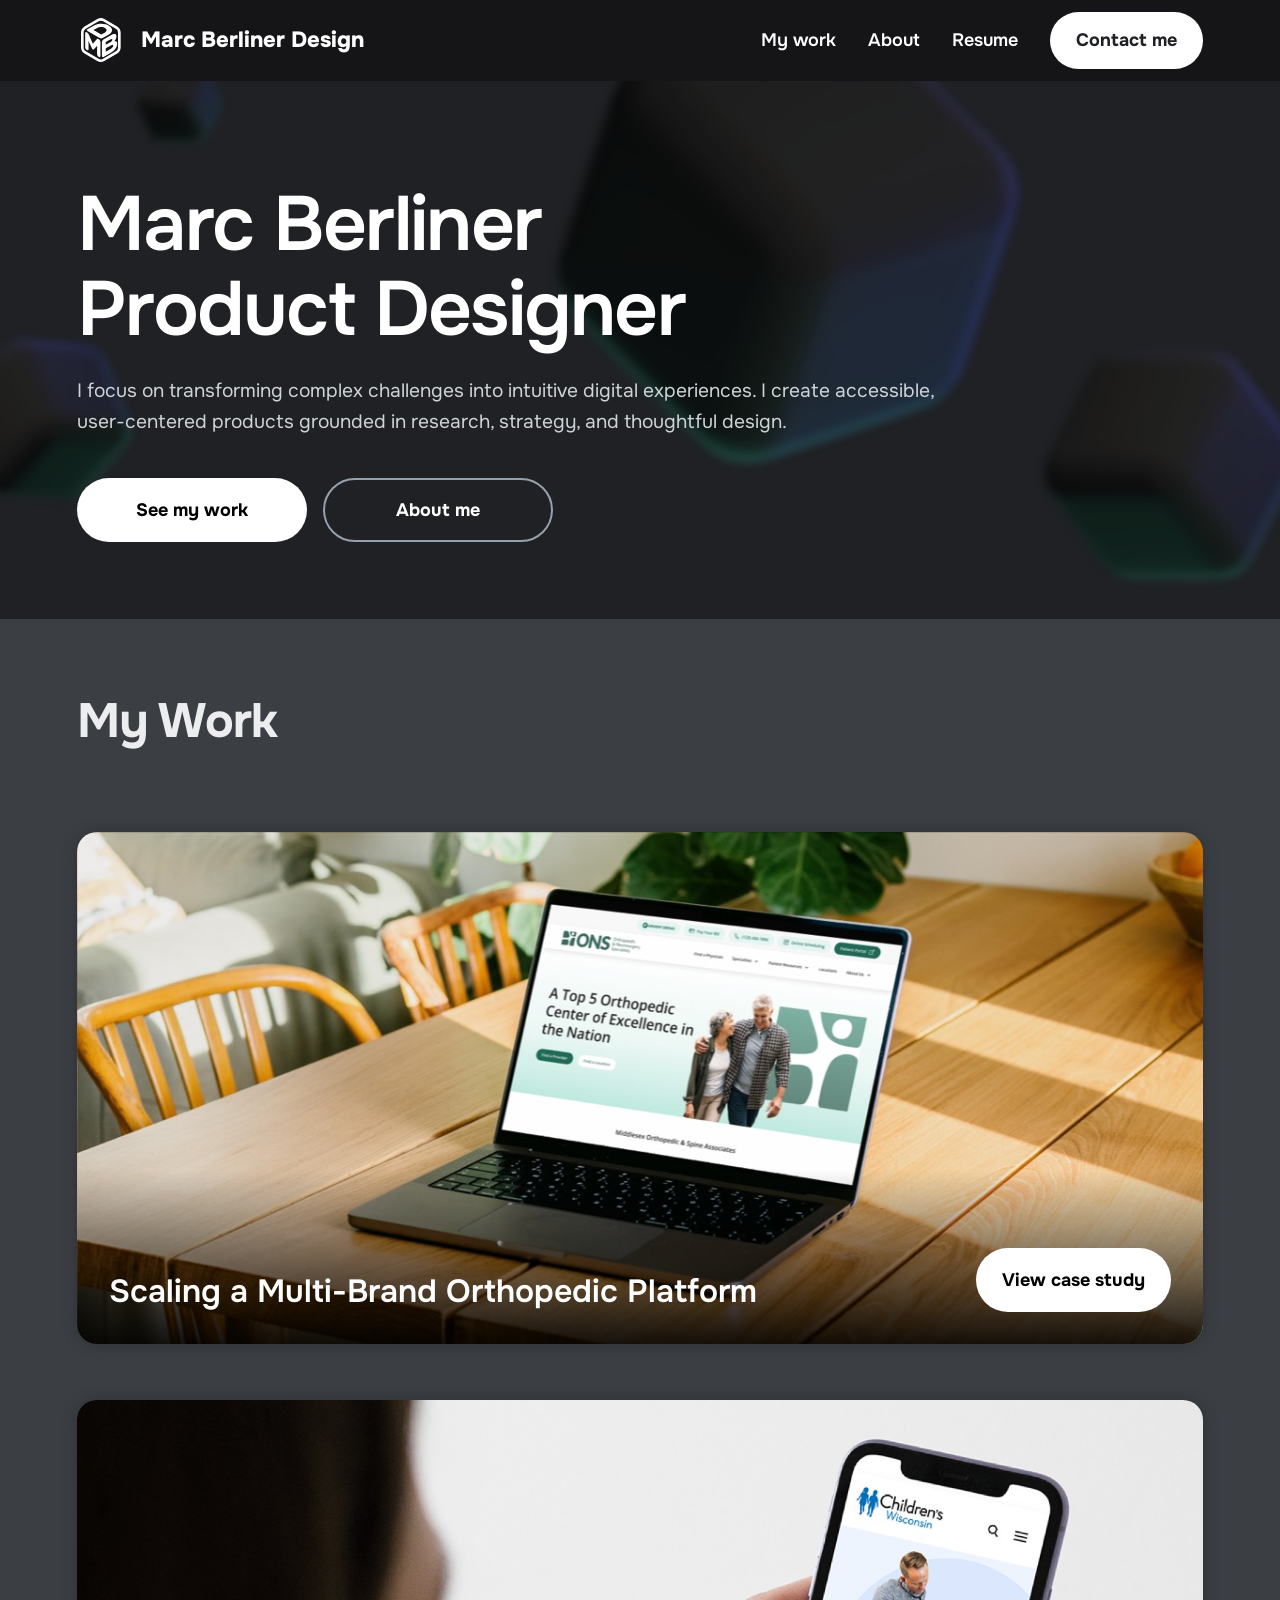
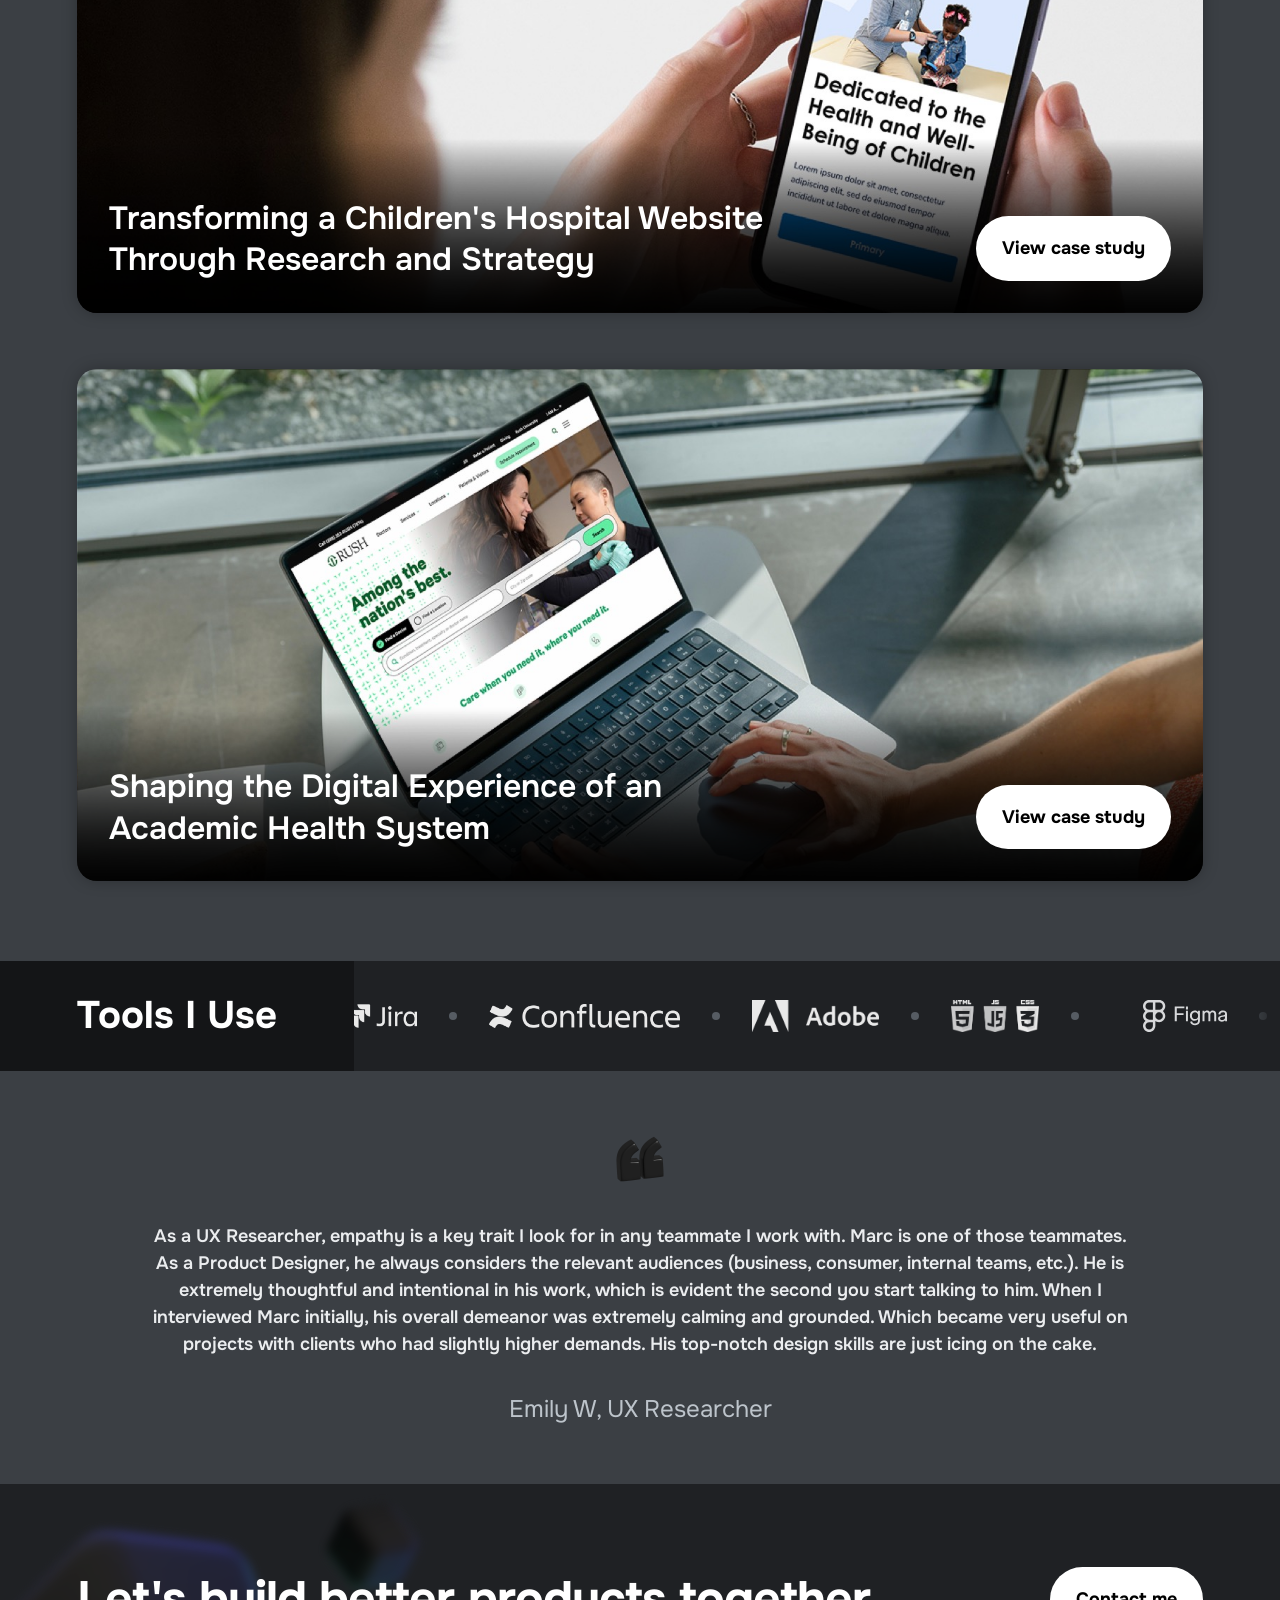
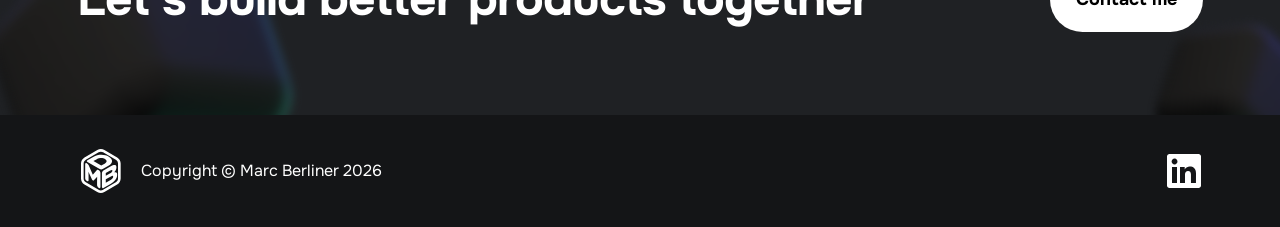
==== commit 576d524f: "Update homepage testimonial with new quote from Emily W Reduce quote font size from a scaling 18-24p" ====
--- a/index.html
+++ b/index.html
@@ -132,11 +132,15 @@
     <section class="testimonial">
       <img src="assets/images/quote-icon.png" alt="" class="testimonial__icon" aria-hidden="true" data-reveal />
       <p class="testimonial__quote" data-reveal>
-        He partnered with a client who was very new to the web design space, took the extra time to explain
-        concepts and recommendations, and delivered a beautiful, engaging, and dynamic website.
+        As a UX Researcher, empathy is a key trait I look for in any teammate I work with. Marc is one of those
+        teammates. As a Product Designer, he always considers the relevant audiences (business, consumer, internal
+        teams, etc.). He is extremely thoughtful and intentional in his work, which is evident the second you start
+        talking to him. When I interviewed Marc initially, his overall demeanor was extremely calming and grounded.
+        Which became very useful on projects with clients who had slightly higher demands. His top-notch design
+        skills are just icing on the cake.
       </p>
       <div class="testimonial__author" data-reveal>
-        <span>Project Manager, Modea</span>
+        <span>Emily W, UX Researcher</span>
       </div>
     </section>
 
--- a/css/style.css
+++ b/css/style.css
@@ -100,6 +100,7 @@
    ========================================================================== */
 
 body.home {
+  --content-max-width: 1440px;
   font-family: "Onest", -apple-system, BlinkMacSystemFont, "Segoe UI", Roboto, sans-serif;
   background: #1f2124;
   overflow-x: hidden;
@@ -170,7 +171,7 @@
   display: flex;
   align-items: center;
   gap: 2rem;
-  padding: 0.75rem clamp(1.25rem, 6vw, 7.5rem);
+  padding: 0.75rem max(clamp(1.25rem, 6vw, 7.5rem), calc((100% - var(--content-max-width)) / 2));
   min-height: 77px;
   background: rgba(20, 21, 23, 0.9);
   backdrop-filter: blur(6px);
@@ -325,7 +326,7 @@
   display: flex;
   flex-direction: column;
   align-items: flex-start;
-  padding: clamp(2.5rem, 8vw, 7.5rem) clamp(1.25rem, 6vw, 7.5rem) clamp(2rem, 6vw, 6rem);
+  padding: clamp(2.5rem, 8vw, 7.5rem) max(clamp(1.25rem, 6vw, 7.5rem), calc((100% - var(--content-max-width)) / 2)) clamp(2rem, 6vw, 6rem);
   background: #1f2124;
   text-align: left;
 }
@@ -461,7 +462,7 @@
 /* My Work */
 
 .work {
-  padding: 4rem clamp(1.25rem, 6vw, 7.5rem) 5rem;
+  padding: 4rem max(clamp(1.25rem, 6vw, 7.5rem), calc((100% - var(--content-max-width)) / 2)) 5rem;
   background: #3b3f44;
 }
 
@@ -660,7 +661,7 @@
   flex-direction: column;
   align-items: center;
   gap: 2rem;
-  padding: 3.5rem clamp(1.25rem, 6vw, 7.5rem);
+  padding: 3.5rem max(clamp(1.25rem, 6vw, 7.5rem), calc((100% - var(--content-max-width)) / 2));
   background: #3b3f44;
   text-align: center;
 }
@@ -675,8 +676,8 @@
   max-width: 62rem;
   margin: 0;
   font-weight: 600;
-  font-size: clamp(1.125rem, 2vw, 1.5rem);
-  line-height: 1.4;
+  font-size: 1.125rem;
+  line-height: 1.5;
   color: #ebedef;
 }
 
@@ -695,7 +696,7 @@
   align-items: center;
   justify-content: space-between;
   gap: 2rem;
-  padding: clamp(2.5rem, 6vw, 7.5rem);
+  padding: clamp(2.5rem, 6vw, 7.5rem) max(clamp(2.5rem, 6vw, 7.5rem), calc((100% - var(--content-max-width)) / 2));
   background: #1f2124;
 }
 
@@ -744,7 +745,7 @@
   align-items: center;
   justify-content: space-between;
   gap: 1rem;
-  padding: 2rem clamp(1.25rem, 6vw, 7.5rem);
+  padding: 2rem max(clamp(1.25rem, 6vw, 7.5rem), calc((100% - var(--content-max-width)) / 2));
   background: #141517;
 }
 
@@ -766,6 +767,8 @@
   display: flex;
   flex-wrap: wrap;
   align-items: center;
+  padding-left: max(clamp(1.25rem, 6vw, 7.5rem), calc((100% - var(--content-max-width)) / 2));
+  padding-right: max(0px, calc((100% - var(--content-max-width)) / 2));
   background: #1f2124;
 }
 
@@ -776,7 +779,7 @@
   gap: 2rem;
   flex: 1 1 420px;
   box-sizing: border-box;
-  padding: clamp(2.5rem, 8vw, 6rem) 1rem clamp(2.5rem, 8vw, 6rem) clamp(1.25rem, 6vw, 7.5rem);
+  padding: clamp(2.5rem, 8vw, 6rem) 1rem clamp(2.5rem, 8vw, 6rem) 0;
 }
 
 .cs-hero__content h1 {
@@ -827,7 +830,7 @@
   }
 
   .cs-hero--bleed .cs-hero__content {
-    padding: clamp(2.5rem, 8vw, 6rem) 0 clamp(2.5rem, 8vw, 6rem) clamp(1.25rem, 6vw, 7.5rem);
+    padding: clamp(2.5rem, 8vw, 6rem) 0 clamp(2.5rem, 8vw, 6rem) 0;
   }
 
   .cs-hero--bleed .cs-hero__media {
@@ -849,7 +852,7 @@
   display: flex;
   flex-wrap: wrap;
   gap: 1.5rem clamp(2rem, 6vw, 6rem);
-  padding: 2.625rem clamp(1.25rem, 6vw, 7.5rem);
+  padding: 2.625rem max(clamp(1.25rem, 6vw, 7.5rem), calc((100% - var(--content-max-width)) / 2));
 }
 
 .cs-meta__label {
@@ -868,7 +871,7 @@
 }
 
 .cs-topic {
-  padding: 0 clamp(1.25rem, 6vw, 7.5rem) 3.5rem;
+  padding: 0 max(clamp(1.25rem, 6vw, 7.5rem), calc((100% - var(--content-max-width)) / 2)) 3.5rem;
 }
 
 .cs-divider {
@@ -1302,7 +1305,7 @@
   display: flex;
   flex-direction: column;
   gap: 2rem;
-  padding: clamp(2.5rem, 8vw, 6rem) clamp(1.25rem, 6vw, 7.5rem) clamp(2rem, 6vw, 3.5rem);
+  padding: clamp(2.5rem, 8vw, 6rem) max(clamp(1.25rem, 6vw, 7.5rem), calc((100% - var(--content-max-width)) / 2)) clamp(2rem, 6vw, 3.5rem);
   background: #1f2124;
 }
 
@@ -1328,7 +1331,6 @@
   flex-direction: column;
   gap: 1rem;
   flex: 1 1 420px;
-  max-width: 760px;
   font-size: 1rem;
   line-height: 1.6;
   color: #dde1e4;
